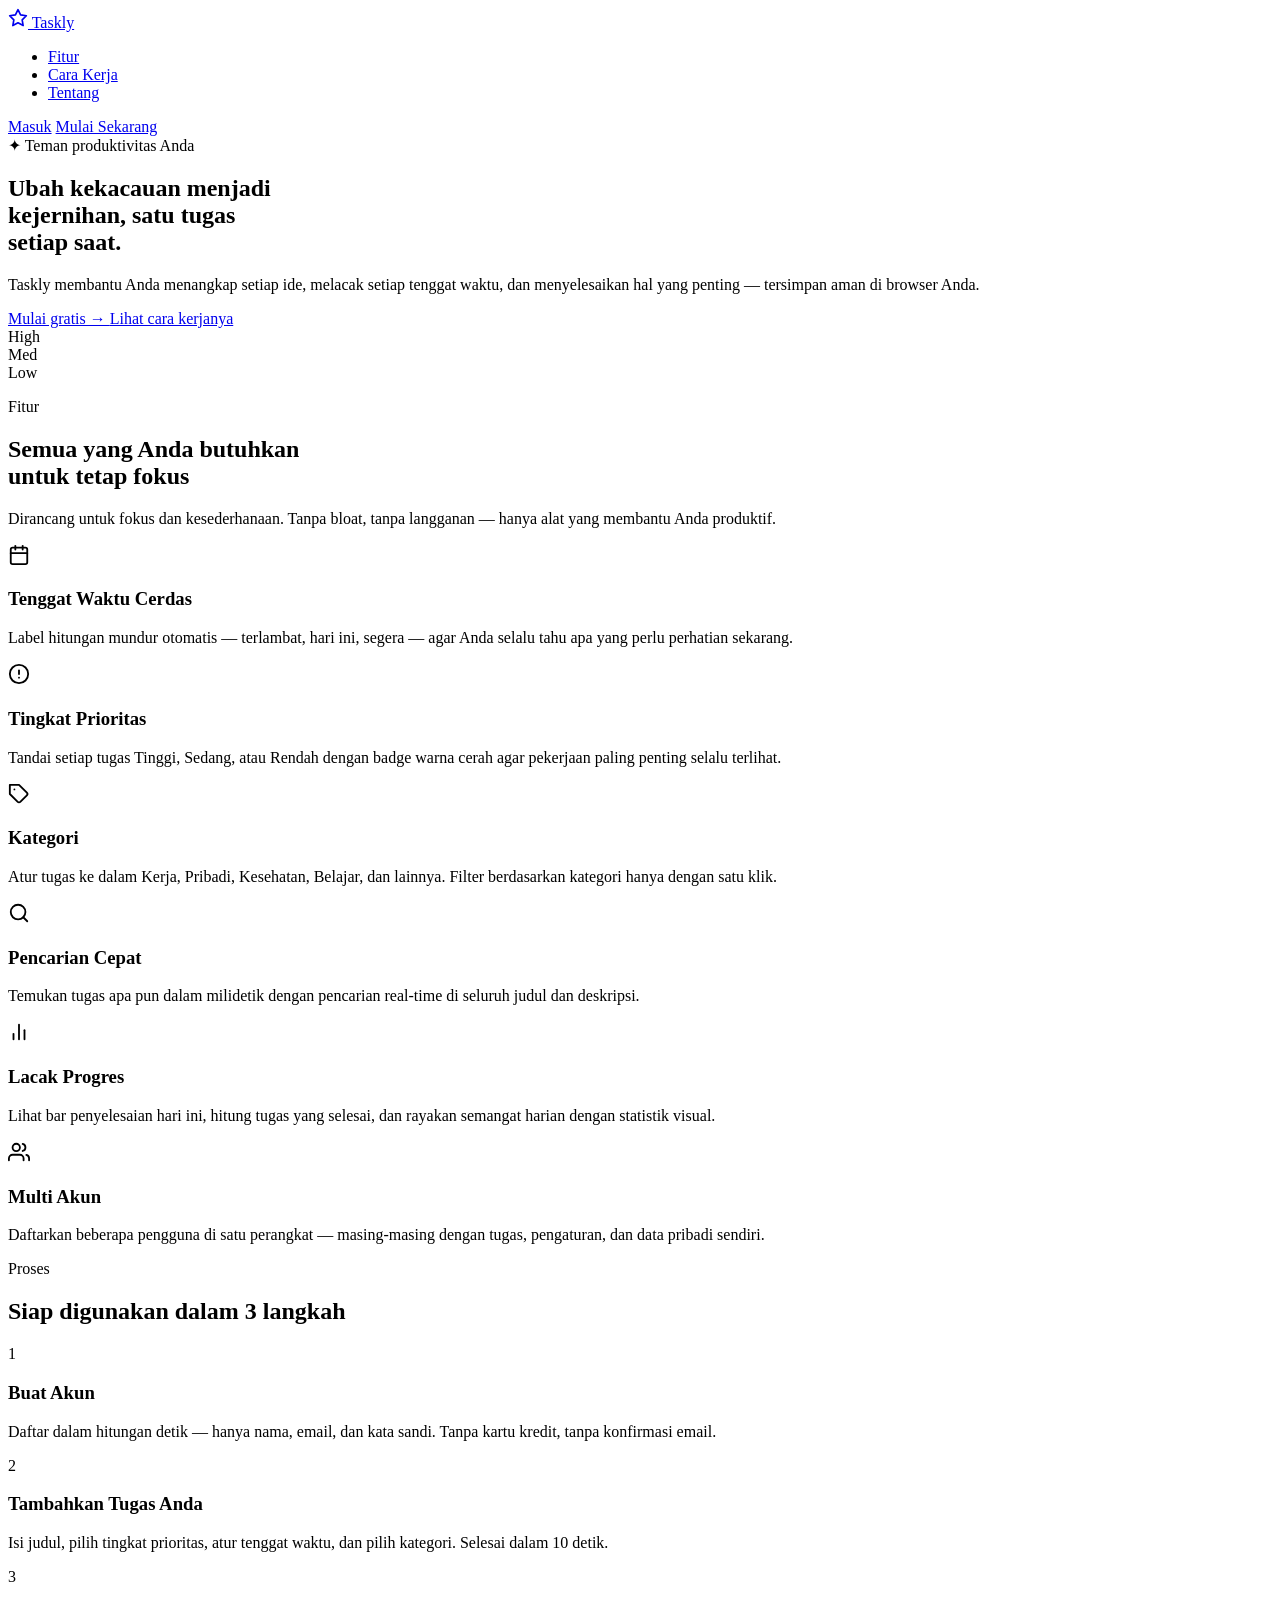
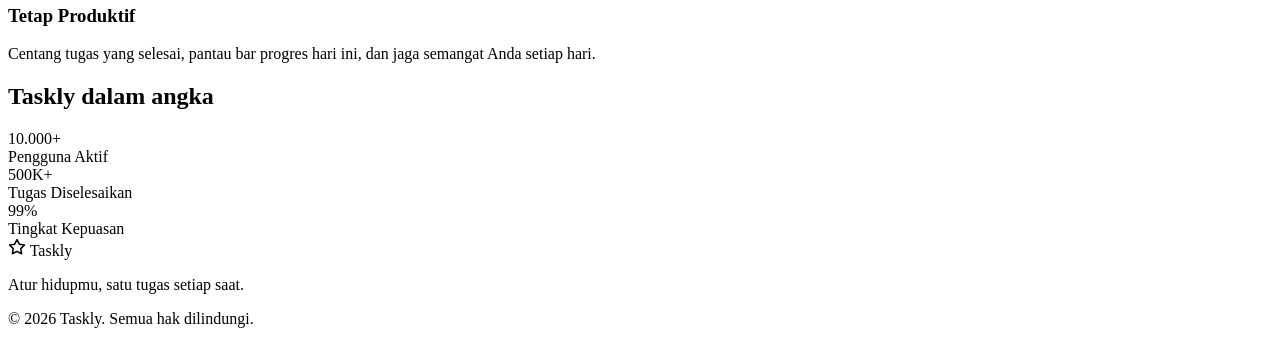
==== index.html @ a000fd6c "Rename todo-app/index.html to index.html" ====
<!DOCTYPE html>
<!-- index.html -->
<html lang="id">

<head>
  <meta charset="UTF-8" />
  <meta name="viewport" content="width=device-width, initial-scale=1.0" />
  <title>Taskly — Atur Hidupmu</title>
  <meta name="description"
    content="Taskly adalah teman produktivitas pribadimu. Ubah kekacauan menjadi kejernihan — kelola tugas, atur tenggat waktu, dan tetap fokus setiap hari." />
  <link rel="stylesheet" href="css/variables.css" />
  <link rel="stylesheet" href="css/globals.css" />
  <link rel="stylesheet" href="css/landing.css" />
</head>

<body>

  <!-- ── Background Orbs ── -->
  <div class="orbs-container" aria-hidden="true">
    <div class="orb orb-1"></div>
    <div class="orb orb-2"></div>
    <div class="orb orb-3"></div>
  </div>

  <!-- ── Navbar ── -->
  <nav class="navbar" id="navbar" role="navigation" aria-label="Main navigation">
    <a href="index.html" class="nav-logo" aria-label="Taskly home">
      <svg xmlns="http://www.w3.org/2000/svg" width="20" height="20" viewBox="0 0 24 24" fill="none"
        stroke="currentColor" stroke-width="2" stroke-linecap="round" stroke-linejoin="round" aria-hidden="true">
        <polygon
          points="12 2 15.09 8.26 22 9.27 17 14.14 18.18 21.02 12 17.77 5.82 21.02 7 14.14 2 9.27 8.91 8.26 12 2" />
      </svg>
      Taskly
    </a>

    <ul class="nav-menu" role="list">
      <li><a href="#features">Fitur</a></li>
      <li><a href="#how-it-works">Cara Kerja</a></li>
      <li><a href="#stats">Tentang</a></li>
    </ul>

    <div class="nav-actions">
      <a href="auth.html" class="btn btn-ghost" id="btn-nav-login">Masuk</a>
      <a href="auth.html" class="btn btn-primary" id="btn-nav-start">Mulai Sekarang</a>
    </div>
  </nav>

  <!-- ── Main ── -->
  <main class="landing-main">

    <!-- ── Hero ── -->
    <section class="hero" id="hero" aria-labelledby="hero-heading">
      <div class="hero-content">
        <div class="hero-tag" aria-hidden="true">✦ Teman produktivitas Anda</div>
        <h1 class="hero-title" id="hero-heading">
          Ubah kekacauan menjadi<br />
          <span>kejernihan</span>, satu tugas<br />
          setiap saat.
        </h1>
        <p class="hero-subtitle">
          Taskly membantu Anda menangkap setiap ide, melacak setiap tenggat waktu,
          dan menyelesaikan hal yang penting — tersimpan aman di browser Anda.
        </p>
        <div class="hero-actions">
          <a href="auth.html" class="btn btn-primary btn-hero-primary" id="btn-hero-start">
            Mulai gratis →
          </a>
          <a href="#how-it-works" class="btn btn-ghost btn-hero-secondary" id="btn-hero-how">
            Lihat cara kerjanya
          </a>
        </div>
      </div>

      <!-- Mini Dashboard Mockup -->
      <div class="hero-mockup-wrapper" aria-hidden="true">
        <div class="hero-mockup">
          <!-- Mockup window chrome -->
          <div class="mockup-header">
            <div class="mockup-dots">
              <div class="mockup-dot mockup-dot-red"></div>
              <div class="mockup-dot mockup-dot-amber"></div>
              <div class="mockup-dot mockup-dot-green"></div>
            </div>
            <div class="mockup-title-bar"></div>
          </div>

          <div class="mockup-body">
            <!-- Sidebar -->
            <div class="mockup-sidebar">
              <div class="mockup-menu-item active"></div>
              <div class="mockup-menu-item"></div>
              <div class="mockup-menu-item"></div>
              <div class="mockup-menu-item"></div>
            </div>

            <!-- Task cards -->
            <div class="mockup-content">
              <!-- Task 1 – High priority -->
              <div class="mockup-task">
                <div class="mockup-task-header">
                  <div class="mockup-check done"></div>
                  <div class="mockup-task-line done"></div>
                  <span class="mockup-badge high">High</span>
                </div>
                <div class="mockup-sub-line"></div>
              </div>
              <!-- Task 2 – Medium priority -->
              <div class="mockup-task">
                <div class="mockup-task-header">
                  <div class="mockup-check"></div>
                  <div class="mockup-task-line"></div>
                  <span class="mockup-badge medium">Med</span>
                </div>
                <div class="mockup-sub-line"></div>
              </div>
              <!-- Task 3 – Low priority -->
              <div class="mockup-task">
                <div class="mockup-task-header">
                  <div class="mockup-check"></div>
                  <div class="mockup-task-line"></div>
                  <span class="mockup-badge low">Low</span>
                </div>
                <div class="mockup-sub-line"></div>
              </div>
            </div>
          </div>
        </div>
      </div>
    </section>

    <!-- ── Features ── -->
    <section class="features" id="features" aria-labelledby="features-heading">
      <p class="section-label">Fitur</p>
      <h2 class="section-title" id="features-heading">Semua yang Anda butuhkan<br />untuk tetap fokus</h2>
      <p class="section-subtitle">Dirancang untuk fokus dan kesederhanaan. Tanpa bloat, tanpa langganan — hanya alat
        yang membantu Anda produktif.</p>

      <div class="features-grid" role="list">
        <!-- 1 -->
        <article class="feature-card" role="listitem">
          <div class="feature-icon teal" aria-hidden="true">
            <svg xmlns="http://www.w3.org/2000/svg" width="22" height="22" viewBox="0 0 24 24" fill="none"
              stroke="currentColor" stroke-width="2" stroke-linecap="round" stroke-linejoin="round">
              <rect x="3" y="4" width="18" height="18" rx="2" ry="2" />
              <line x1="16" y1="2" x2="16" y2="6" />
              <line x1="8" y1="2" x2="8" y2="6" />
              <line x1="3" y1="10" x2="21" y2="10" />
            </svg>
          </div>
          <h3 class="feature-title">Tenggat Waktu Cerdas</h3>
          <p class="feature-desc">Label hitungan mundur otomatis — terlambat, hari ini, segera — agar Anda selalu tahu
            apa yang perlu perhatian sekarang.</p>
        </article>

        <!-- 2 -->
        <article class="feature-card" role="listitem">
          <div class="feature-icon coral" aria-hidden="true">
            <svg xmlns="http://www.w3.org/2000/svg" width="22" height="22" viewBox="0 0 24 24" fill="none"
              stroke="currentColor" stroke-width="2" stroke-linecap="round" stroke-linejoin="round">
              <circle cx="12" cy="12" r="10" />
              <line x1="12" y1="8" x2="12" y2="12" />
              <line x1="12" y1="16" x2="12.01" y2="16" />
            </svg>
          </div>
          <h3 class="feature-title">Tingkat Prioritas</h3>
          <p class="feature-desc">Tandai setiap tugas Tinggi, Sedang, atau Rendah dengan badge warna cerah agar
            pekerjaan paling penting selalu terlihat.</p>
        </article>

        <!-- 3 -->
        <article class="feature-card" role="listitem">
          <div class="feature-icon violet" aria-hidden="true">
            <svg xmlns="http://www.w3.org/2000/svg" width="22" height="22" viewBox="0 0 24 24" fill="none"
              stroke="currentColor" stroke-width="2" stroke-linecap="round" stroke-linejoin="round">
              <path d="M20.59 13.41l-7.17 7.17a2 2 0 0 1-2.83 0L2 12V2h10l8.59 8.59a2 2 0 0 1 0 2.82z" />
              <line x1="7" y1="7" x2="7.01" y2="7" />
            </svg>
          </div>
          <h3 class="feature-title">Kategori</h3>
          <p class="feature-desc">Atur tugas ke dalam Kerja, Pribadi, Kesehatan, Belajar, dan lainnya. Filter
            berdasarkan kategori hanya dengan satu klik.</p>
        </article>

        <!-- 4 -->
        <article class="feature-card" role="listitem">
          <div class="feature-icon amber" aria-hidden="true">
            <svg xmlns="http://www.w3.org/2000/svg" width="22" height="22" viewBox="0 0 24 24" fill="none"
              stroke="currentColor" stroke-width="2" stroke-linecap="round" stroke-linejoin="round">
              <circle cx="11" cy="11" r="8" />
              <line x1="21" y1="21" x2="16.65" y2="16.65" />
            </svg>
          </div>
          <h3 class="feature-title">Pencarian Cepat</h3>
          <p class="feature-desc">Temukan tugas apa pun dalam milidetik dengan pencarian real-time di seluruh judul dan
            deskripsi.</p>
        </article>

        <!-- 5 -->
        <article class="feature-card" role="listitem">
          <div class="feature-icon teal" aria-hidden="true">
            <svg xmlns="http://www.w3.org/2000/svg" width="22" height="22" viewBox="0 0 24 24" fill="none"
              stroke="currentColor" stroke-width="2" stroke-linecap="round" stroke-linejoin="round">
              <line x1="18" y1="20" x2="18" y2="10" />
              <line x1="12" y1="20" x2="12" y2="4" />
              <line x1="6" y1="20" x2="6" y2="14" />
            </svg>
          </div>
          <h3 class="feature-title">Lacak Progres</h3>
          <p class="feature-desc">Lihat bar penyelesaian hari ini, hitung tugas yang selesai, dan rayakan semangat
            harian dengan statistik visual.</p>
        </article>

        <!-- 6 -->
        <article class="feature-card" role="listitem">
          <div class="feature-icon violet" aria-hidden="true">
            <svg xmlns="http://www.w3.org/2000/svg" width="22" height="22" viewBox="0 0 24 24" fill="none"
              stroke="currentColor" stroke-width="2" stroke-linecap="round" stroke-linejoin="round">
              <path d="M17 21v-2a4 4 0 0 0-4-4H5a4 4 0 0 0-4 4v2" />
              <circle cx="9" cy="7" r="4" />
              <path d="M23 21v-2a4 4 0 0 0-3-3.87" />
              <path d="M16 3.13a4 4 0 0 1 0 7.75" />
            </svg>
          </div>
          <h3 class="feature-title">Multi Akun</h3>
          <p class="feature-desc">Daftarkan beberapa pengguna di satu perangkat — masing-masing dengan tugas,
            pengaturan, dan data pribadi sendiri.</p>
        </article>
      </div>
    </section>

    <!-- ── How It Works ── -->
    <section class="how-it-works" id="how-it-works" aria-labelledby="how-heading">
      <p class="section-label">Proses</p>
      <h2 class="section-title" id="how-heading">Siap digunakan dalam 3 langkah</h2>

      <div class="steps-container">
        <div class="step-card">
          <div class="step-number" aria-hidden="true">1</div>
          <h3 class="step-title">Buat Akun</h3>
          <p class="step-desc">Daftar dalam hitungan detik — hanya nama, email, dan kata sandi. Tanpa kartu kredit,
            tanpa konfirmasi email.</p>
        </div>
        <div class="step-card">
          <div class="step-number" aria-hidden="true">2</div>
          <h3 class="step-title">Tambahkan Tugas Anda</h3>
          <p class="step-desc">Isi judul, pilih tingkat prioritas, atur tenggat waktu, dan pilih kategori. Selesai dalam
            10 detik.</p>
        </div>
        <div class="step-card">
          <div class="step-number" aria-hidden="true">3</div>
          <h3 class="step-title">Tetap Produktif</h3>
          <p class="step-desc">Centang tugas yang selesai, pantau bar progres hari ini, dan jaga semangat Anda setiap
            hari.</p>
        </div>
      </div>
    </section>

    <!-- ── Stats ── -->
    <section class="stats-section" id="stats" aria-labelledby="stats-heading">
      <h2 class="sr-only" id="stats-heading">Taskly dalam angka</h2>
      <div class="stats-card" role="list">
        <div role="listitem">
          <div class="stat-value" aria-label="Lebih dari 10.000 pengguna">10.000+</div>
          <div class="stat-label">Pengguna Aktif</div>
        </div>
        <div class="stat-divider" role="listitem">
          <div class="stat-value" aria-label="Lebih dari 500.000 tugas selesai">500K+</div>
          <div class="stat-label">Tugas Diselesaikan</div>
        </div>
        <div class="stat-divider" role="listitem">
          <div class="stat-value" aria-label="99% kepuasan">99%</div>
          <div class="stat-label">Tingkat Kepuasan</div>
        </div>
      </div>
    </section>

  </main>

  <!-- ── Footer ── -->
  <footer role="contentinfo">
    <div>
      <div class="footer-logo">
        <svg xmlns="http://www.w3.org/2000/svg" width="18" height="18" viewBox="0 0 24 24" fill="none"
          stroke="currentColor" stroke-width="2" stroke-linecap="round" stroke-linejoin="round" aria-hidden="true">
          <polygon
            points="12 2 15.09 8.26 22 9.27 17 14.14 18.18 21.02 12 17.77 5.82 21.02 7 14.14 2 9.27 8.91 8.26 12 2" />
        </svg>
        Taskly
      </div>
      <p class="footer-tagline">Atur hidupmu, satu tugas setiap saat.</p>
    </div>
    <p class="footer-copy">&copy; 2026 Taskly. Semua hak dilindungi.</p>
  </footer>

  <!-- ── Toast Container ── -->
  <div id="toast-container" aria-live="polite" aria-atomic="true"></div>

  <!-- ── Scripts ── -->
  <script src="js/utils.js"></script>
  <script src="js/auth.js"></script>
  <script>
    // Redirect if already logged in
    (function () {
      const session = Utils.getSession();
      if (session) Utils.navigateTo('dashboard.html');
    })();

    // Navbar scroll effect
    const navbar = document.getElementById('navbar');
    window.addEventListener('scroll', () => {
      navbar.classList.toggle('scrolled', window.scrollY > 50);
    }, { passive: true });

    // Intersection Observer – feature cards
    const observer = new IntersectionObserver((entries) => {
      entries.forEach((entry, i) => {
        if (entry.isIntersecting) {
          setTimeout(() => entry.target.classList.add('animate-in'), i * 80);
          observer.unobserve(entry.target);
        }
      });
    }, { threshold: 0.12 });

    document.querySelectorAll('.feature-card, .step-card').forEach(el => observer.observe(el));

    // Smooth scroll for anchors
    document.querySelectorAll('a[href^="#"]').forEach(link => {
      link.addEventListener('click', e => {
        const target = document.querySelector(link.getAttribute('href'));
        if (target) {
          e.preventDefault();
          target.scrollIntoView({ behavior: 'smooth' });
        }
      });
    });
  </script>
</body>

</html>
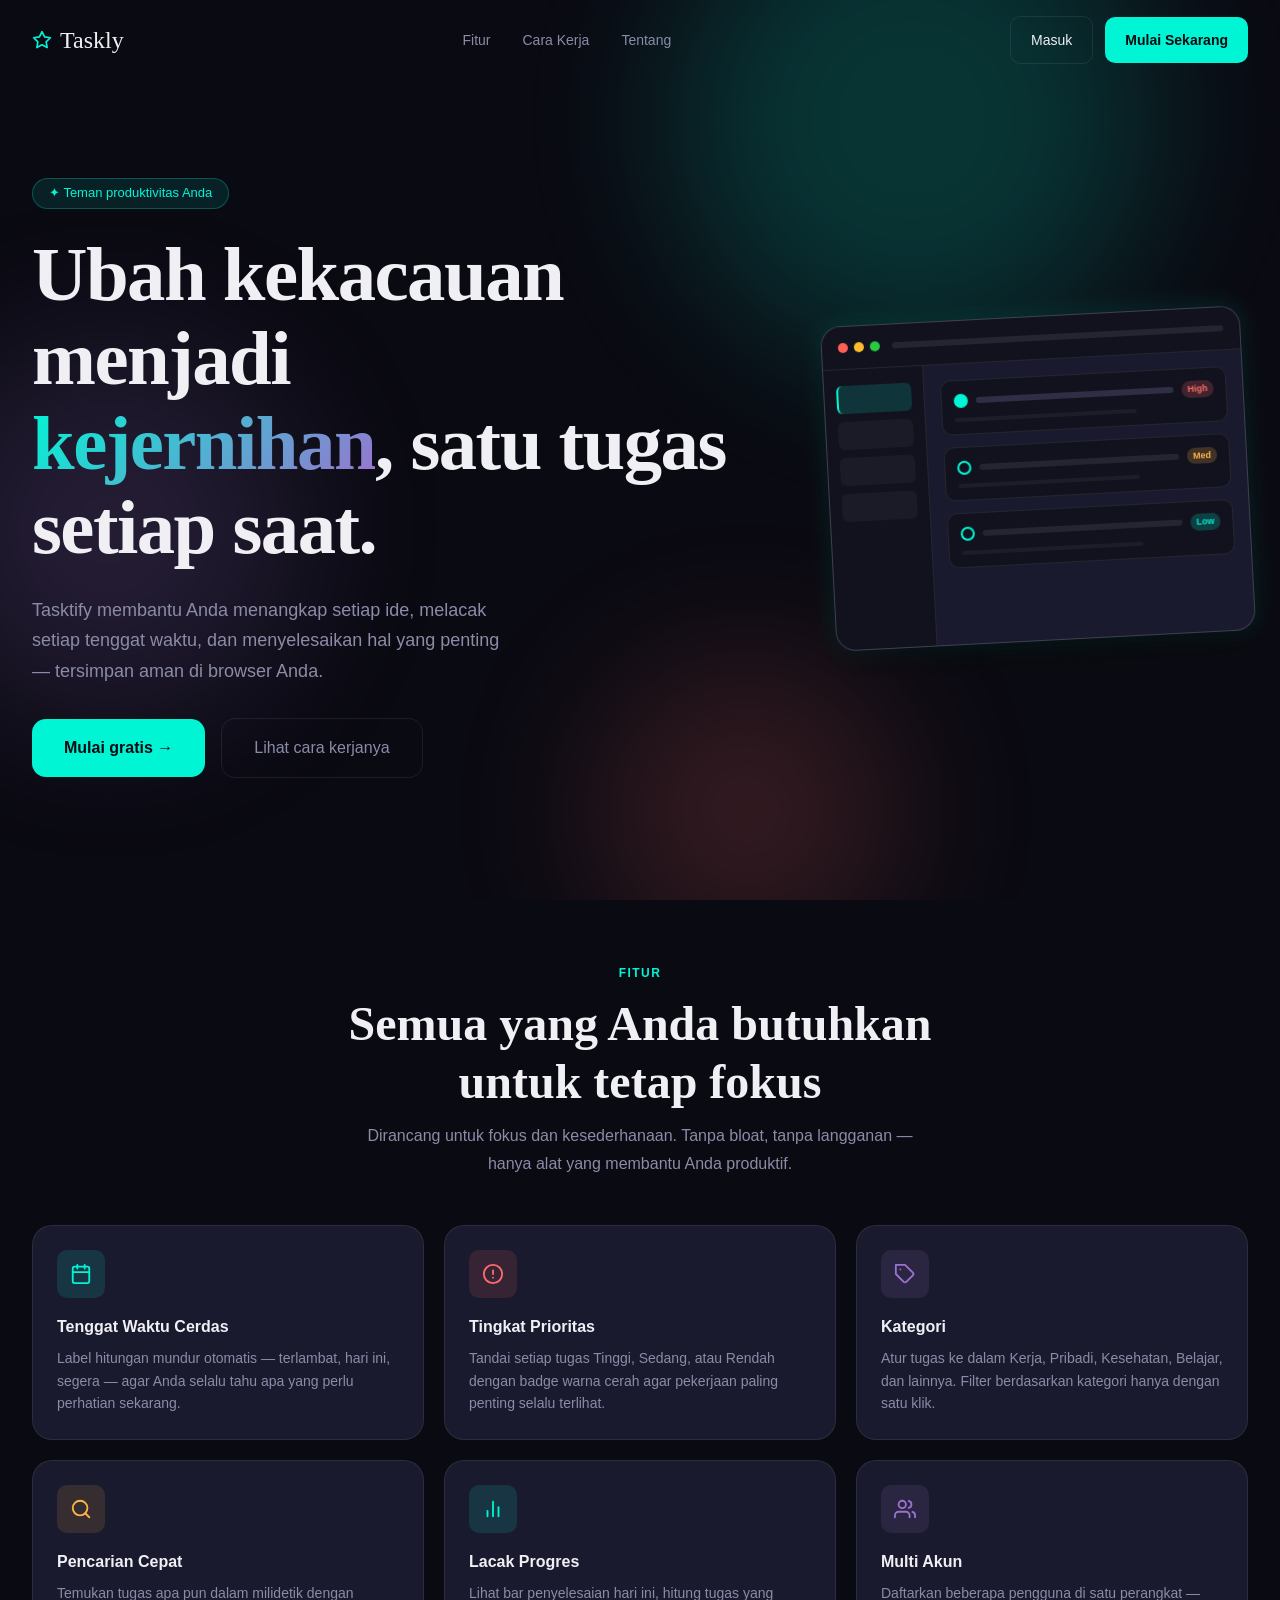
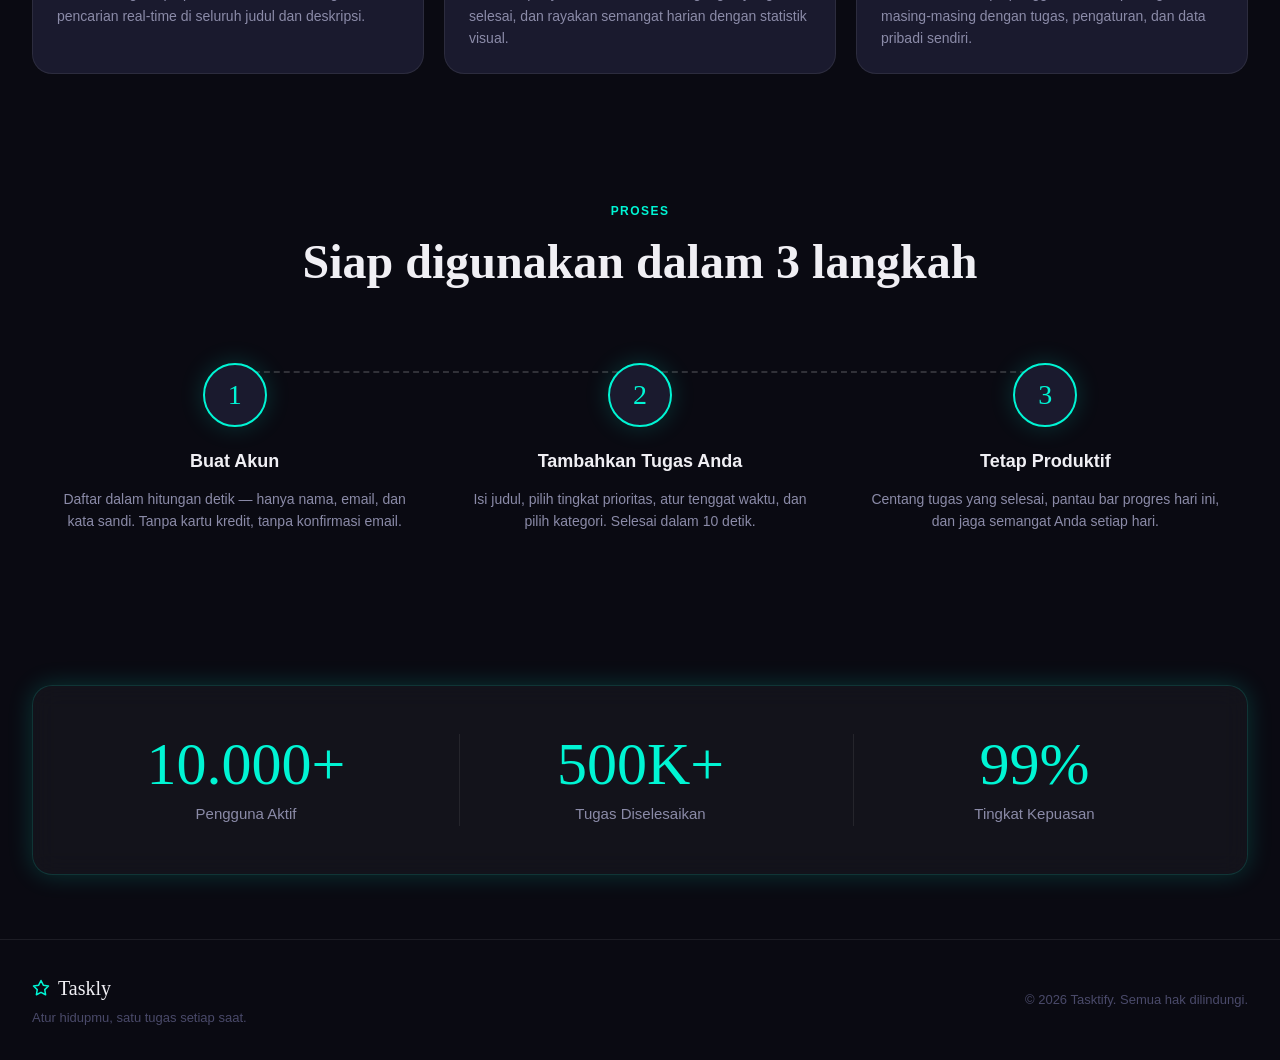
==== commit ed544b28: "Rename Taskly to Tasktify in index.html" ====
--- a/index.html
+++ b/index.html
@@ -5,7 +5,7 @@
 <head>
   <meta charset="UTF-8" />
   <meta name="viewport" content="width=device-width, initial-scale=1.0" />
-  <title>Taskly — Atur Hidupmu</title>
+  <title>Tasktify — Atur Hidupmu</title>
   <meta name="description"
     content="Taskly adalah teman produktivitas pribadimu. Ubah kekacauan menjadi kejernihan — kelola tugas, atur tenggat waktu, dan tetap fokus setiap hari." />
   <link rel="stylesheet" href="css/variables.css" />
@@ -58,7 +58,7 @@
           setiap saat.
         </h1>
         <p class="hero-subtitle">
-          Taskly membantu Anda menangkap setiap ide, melacak setiap tenggat waktu,
+          Tasktify membantu Anda menangkap setiap ide, melacak setiap tenggat waktu,
           dan menyelesaikan hal yang penting — tersimpan aman di browser Anda.
         </p>
         <div class="hero-actions">
@@ -289,7 +289,7 @@
       </div>
       <p class="footer-tagline">Atur hidupmu, satu tugas setiap saat.</p>
     </div>
-    <p class="footer-copy">&copy; 2026 Taskly. Semua hak dilindungi.</p>
+    <p class="footer-copy">&copy; 2026 Tasktify. Semua hak dilindungi.</p>
   </footer>
 
   <!-- ── Toast Container ── -->
--- a/css/variables.css
+++ b/css/variables.css
@@ -0,0 +1,75 @@
+/* css/variables.css */
+
+@import url('https://fonts.googleapis.com/css2?family=Sora:wght@400;500;600&family=DM+Serif+Display&display=swap');
+
+:root {
+  /* ── Colors ───────────────────────────────────── */
+  --bg-primary:    #0A0A12;
+  --bg-secondary:  #12121E;
+  --bg-card:       #1A1A2E;
+  --bg-glass:      rgba(255, 255, 255, 0.04);
+  --bg-glass-hover:rgba(255, 255, 255, 0.07);
+
+  --accent-teal:   #00F5D4;
+  --accent-violet: #9B72CF;
+  --accent-coral:  #FF6B6B;
+  --accent-amber:  #FFB347;
+
+  --text-primary:  #F0EFF4;
+  --text-secondary:#8B8BA8;
+  --text-muted:    #4A4A6A;
+
+  --border:        rgba(255, 255, 255, 0.08);
+  --border-hover:  rgba(255, 255, 255, 0.16);
+
+  --priority-high:   #FF6B6B;
+  --priority-medium: #FFB347;
+  --priority-low:    #00F5D4;
+
+  --danger:  #FF4757;
+  --success: #2ED573;
+
+  /* ── Typography ──────────────────────────────── */
+  --font-body:    'Sora', sans-serif;
+  --font-display: 'DM Serif Display', serif;
+
+  /* ── Spacing ─────────────────────────────────── */
+  --space-1:  4px;
+  --space-2:  8px;
+  --space-3:  12px;
+  --space-4:  16px;
+  --space-5:  20px;
+  --space-6:  24px;
+  --space-8:  32px;
+  --space-10: 40px;
+  --space-12: 48px;
+  --space-16: 64px;
+
+  /* ── Border Radius ───────────────────────────── */
+  --radius-sm:   6px;
+  --radius-md:   10px;
+  --radius-lg:   14px;
+  --radius-xl:   20px;
+  --radius-full: 9999px;
+
+  /* ── Shadows ─────────────────────────────────── */
+  --shadow-sm:  0 1px 3px rgba(0,0,0,0.4);
+  --shadow-md:  0 4px 16px rgba(0,0,0,0.5);
+  --shadow-lg:  0 8px 32px rgba(0,0,0,0.6);
+  --shadow-teal:0 0 24px rgba(0,245,212,0.18);
+  --shadow-violet:0 0 24px rgba(155,114,207,0.22);
+
+  /* ── Transitions ─────────────────────────────── */
+  --transition-fast:   0.15s ease;
+  --transition-normal: 0.25s ease;
+  --transition-slow:   0.4s ease;
+
+  /* ── Sidebar ─────────────────────────────────── */
+  --sidebar-width: 260px;
+
+  /* ── Z-index ─────────────────────────────────── */
+  --z-sidebar:  100;
+  --z-header:   200;
+  --z-modal:    400;
+  --z-toast:    500;
+}
--- a/css/globals.css
+++ b/css/globals.css
@@ -0,0 +1,264 @@
+/* css/globals.css */
+
+/* ── Reset ────────────────────────────────────────── */
+*, *::before, *::after {
+  box-sizing: border-box;
+  margin: 0;
+  padding: 0;
+}
+
+html {
+  scroll-behavior: smooth;
+}
+
+body {
+  background-color: var(--bg-primary);
+  font-family: var(--font-body);
+  color: var(--text-primary);
+  line-height: 1.6;
+  min-height: 100vh;
+  -webkit-font-smoothing: antialiased;
+  -moz-osx-font-smoothing: grayscale;
+}
+
+a {
+  color: inherit;
+  text-decoration: none;
+}
+
+ul, ol {
+  list-style: none;
+}
+
+button {
+  cursor: pointer;
+  border: none;
+  outline: none;
+  background: none;
+  font-family: var(--font-body);
+}
+
+input, textarea, select {
+  font-family: var(--font-body);
+  outline: none;
+}
+
+img, svg {
+  display: block;
+  max-width: 100%;
+}
+
+/* ── Custom Scrollbar ─────────────────────────────── */
+::-webkit-scrollbar {
+  width: 4px;
+  height: 4px;
+}
+::-webkit-scrollbar-track {
+  background: transparent;
+}
+::-webkit-scrollbar-thumb {
+  background: var(--accent-teal);
+  border-radius: var(--radius-full);
+}
+::-webkit-scrollbar-thumb:hover {
+  background: rgba(0, 245, 212, 0.7);
+}
+
+/* ── Focus Visible ────────────────────────────────── */
+:focus-visible {
+  outline: 2px solid var(--accent-teal);
+  outline-offset: 2px;
+  border-radius: var(--radius-sm);
+}
+
+/* ── Keyframes ────────────────────────────────────── */
+@keyframes slideInRight {
+  from {
+    opacity: 0;
+    transform: translateX(40px);
+  }
+  to {
+    opacity: 1;
+    transform: translateX(0);
+  }
+}
+
+@keyframes slideInUp {
+  from {
+    opacity: 0;
+    transform: translateY(20px);
+  }
+  to {
+    opacity: 1;
+    transform: translateY(0);
+  }
+}
+
+@keyframes fadeIn {
+  from { opacity: 0; }
+  to   { opacity: 1; }
+}
+
+@keyframes floatOrb {
+  0%   { transform: translate(0px, 0px) scale(1); }
+  33%  { transform: translate(30px, -40px) scale(1.05); }
+  66%  { transform: translate(-20px, 20px) scale(0.97); }
+  100% { transform: translate(0px, 0px) scale(1); }
+}
+
+@keyframes floatMockup {
+  0%   { transform: rotate(-3deg) translateY(0px); }
+  50%  { transform: rotate(-3deg) translateY(-12px); }
+  100% { transform: rotate(-3deg) translateY(0px); }
+}
+
+@keyframes checkPop {
+  0%   { transform: scale(0); }
+  60%  { transform: scale(1.2); }
+  100% { transform: scale(1); }
+}
+
+@keyframes shimmer {
+  0%   { background-position: -400px 0; }
+  100% { background-position: 400px 0; }
+}
+
+@keyframes pulse {
+  0%, 100% { opacity: 1; }
+  50%       { opacity: 0.5; }
+}
+
+@keyframes spin {
+  from { transform: rotate(0deg); }
+  to   { transform: rotate(360deg); }
+}
+
+@keyframes modalIn {
+  from {
+    opacity: 0;
+    transform: scale(0.9) translateY(-10px);
+  }
+  to {
+    opacity: 1;
+    transform: scale(1) translateY(0);
+  }
+}
+
+@keyframes toastSlide {
+  from {
+    opacity: 0;
+    transform: translateY(20px) scale(0.95);
+  }
+  to {
+    opacity: 1;
+    transform: translateY(0) scale(1);
+  }
+}
+
+/* ── Utility Classes ──────────────────────────────── */
+.sr-only {
+  position: absolute;
+  width: 1px;
+  height: 1px;
+  padding: 0;
+  margin: -1px;
+  overflow: hidden;
+  clip: rect(0,0,0,0);
+  white-space: nowrap;
+  border-width: 0;
+}
+
+.glass {
+  background: var(--bg-glass);
+  backdrop-filter: blur(12px);
+  -webkit-backdrop-filter: blur(12px);
+  border: 1px solid var(--border);
+}
+
+.text-teal   { color: var(--accent-teal); }
+.text-violet { color: var(--accent-violet); }
+.text-coral  { color: var(--accent-coral); }
+.text-amber  { color: var(--accent-amber); }
+.text-muted  { color: var(--text-muted); }
+.text-secondary { color: var(--text-secondary); }
+
+.btn {
+  display: inline-flex;
+  align-items: center;
+  gap: var(--space-2);
+  padding: var(--space-3) var(--space-5);
+  border-radius: var(--radius-md);
+  font-size: 14px;
+  font-weight: 500;
+  transition: all var(--transition-normal);
+  cursor: pointer;
+  white-space: nowrap;
+}
+
+.btn-primary {
+  background: var(--accent-teal);
+  color: var(--bg-primary);
+  font-weight: 600;
+}
+.btn-primary:hover {
+  background: rgba(0, 245, 212, 0.85);
+  box-shadow: var(--shadow-teal);
+  transform: translateY(-1px);
+}
+
+.btn-ghost {
+  background: transparent;
+  color: var(--text-primary);
+  border: 1px solid var(--border);
+}
+.btn-ghost:hover {
+  border-color: var(--border-hover);
+  background: var(--bg-glass);
+}
+
+.btn-danger {
+  background: rgba(255, 71, 87, 0.15);
+  color: var(--danger);
+  border: 1px solid rgba(255, 71, 87, 0.3);
+}
+.btn-danger:hover {
+  background: rgba(255, 71, 87, 0.25);
+}
+
+/* ── Page Fade Transition ─────────────────────────── */
+body.page-exit {
+  animation: fadeOut 0.3s ease forwards;
+}
+
+@keyframes fadeOut {
+  to { opacity: 0; }
+}
+
+/* ── Toast Notification ───────────────────────────── */
+#toast-container {
+  position: fixed;
+  bottom: 24px;
+  right: 24px;
+  z-index: var(--z-toast);
+  display: flex;
+  flex-direction: column;
+  gap: var(--space-2);
+}
+
+.toast {
+  background: var(--bg-card);
+  border: 1px solid var(--border-hover);
+  border-radius: var(--radius-md);
+  padding: var(--space-3) var(--space-4);
+  font-size: 13px;
+  display: flex;
+  align-items: center;
+  gap: var(--space-2);
+  min-width: 220px;
+  animation: toastSlide 0.3s ease;
+  box-shadow: var(--shadow-md);
+}
+
+.toast.success { border-left: 3px solid var(--success); }
+.toast.error   { border-left: 3px solid var(--danger); }
+.toast.info    { border-left: 3px solid var(--accent-teal); }
--- a/css/landing.css
+++ b/css/landing.css
@@ -0,0 +1,608 @@
+/* css/landing.css */
+
+/* ── Orbs ─────────────────────────────────────────── */
+.orbs-container {
+  position: fixed;
+  inset: 0;
+  pointer-events: none;
+  overflow: hidden;
+  z-index: 0;
+}
+
+.orb {
+  position: absolute;
+  border-radius: 50%;
+  filter: blur(80px);
+  opacity: 0.18;
+  animation: floatOrb 14s ease-in-out infinite;
+}
+
+.orb-1 {
+  width: 480px;
+  height: 480px;
+  background: var(--accent-teal);
+  top: -120px;
+  right: 10%;
+  animation-delay: 0s;
+  animation-duration: 16s;
+}
+
+.orb-2 {
+  width: 380px;
+  height: 380px;
+  background: var(--accent-violet);
+  bottom: 20%;
+  left: -80px;
+  animation-delay: -5s;
+  animation-duration: 20s;
+}
+
+.orb-3 {
+  width: 300px;
+  height: 300px;
+  background: var(--accent-coral);
+  bottom: -60px;
+  right: 30%;
+  animation-delay: -9s;
+  animation-duration: 18s;
+}
+
+/* ── Navbar ───────────────────────────────────────── */
+.navbar {
+  position: fixed;
+  top: 0;
+  left: 0;
+  right: 0;
+  z-index: var(--z-header);
+  padding: var(--space-4) var(--space-8);
+  display: flex;
+  align-items: center;
+  justify-content: space-between;
+  transition: all var(--transition-normal);
+}
+
+.navbar.scrolled {
+  background: rgba(10, 10, 18, 0.85);
+  backdrop-filter: blur(20px);
+  -webkit-backdrop-filter: blur(20px);
+  border-bottom: 1px solid var(--border);
+}
+
+.nav-logo {
+  display: flex;
+  align-items: center;
+  gap: var(--space-2);
+  font-family: var(--font-display);
+  font-size: 24px;
+  color: var(--text-primary);
+}
+
+.nav-logo svg {
+  color: var(--accent-teal);
+}
+
+.nav-menu {
+  display: flex;
+  align-items: center;
+  gap: var(--space-8);
+}
+
+.nav-menu a {
+  color: var(--text-secondary);
+  font-size: 14px;
+  font-weight: 500;
+  transition: color var(--transition-fast);
+}
+
+.nav-menu a:hover {
+  color: var(--text-primary);
+}
+
+.nav-actions {
+  display: flex;
+  align-items: center;
+  gap: var(--space-3);
+}
+
+/* ── Landing Main ─────────────────────────────────── */
+.landing-main {
+  position: relative;
+  z-index: 1;
+}
+
+/* ── Hero ─────────────────────────────────────────── */
+.hero {
+  min-height: 100vh;
+  display: flex;
+  align-items: center;
+  padding: 120px var(--space-8) var(--space-16);
+  max-width: 1280px;
+  margin: 0 auto;
+  gap: var(--space-16);
+}
+
+.hero-content {
+  flex: 1;
+  animation: slideInUp 0.8s ease both;
+}
+
+.hero-tag {
+  display: inline-flex;
+  align-items: center;
+  gap: var(--space-2);
+  background: rgba(0, 245, 212, 0.1);
+  border: 1px solid rgba(0, 245, 212, 0.25);
+  border-radius: var(--radius-full);
+  padding: var(--space-1) var(--space-4);
+  font-size: 13px;
+  color: var(--accent-teal);
+  margin-bottom: var(--space-6);
+  font-weight: 500;
+}
+
+.hero-title {
+  font-family: var(--font-display);
+  font-size: clamp(48px, 6vw, 80px);
+  line-height: 1.1;
+  margin-bottom: var(--space-6);
+  letter-spacing: -0.02em;
+}
+
+.hero-title span {
+  background: linear-gradient(135deg, var(--accent-teal), var(--accent-violet));
+  -webkit-background-clip: text;
+  -webkit-text-fill-color: transparent;
+  background-clip: text;
+}
+
+.hero-subtitle {
+  font-size: 18px;
+  color: var(--text-secondary);
+  max-width: 480px;
+  margin-bottom: var(--space-8);
+  line-height: 1.7;
+}
+
+.hero-actions {
+  display: flex;
+  align-items: center;
+  gap: var(--space-4);
+  flex-wrap: wrap;
+}
+
+.btn-hero-primary {
+  padding: var(--space-4) var(--space-8);
+  font-size: 16px;
+  border-radius: var(--radius-lg);
+}
+
+.btn-hero-secondary {
+  padding: var(--space-4) var(--space-8);
+  font-size: 16px;
+  border-radius: var(--radius-lg);
+  color: var(--text-secondary);
+}
+
+.btn-hero-secondary:hover {
+  color: var(--text-primary);
+}
+
+/* ── Hero Mockup ──────────────────────────────────── */
+.hero-mockup-wrapper {
+  flex: 0 0 420px;
+  animation: floatMockup 5s ease-in-out infinite;
+  animation-delay: 0.5s;
+}
+
+.hero-mockup {
+  background: var(--bg-card);
+  border: 1px solid var(--border-hover);
+  border-radius: var(--radius-xl);
+  overflow: hidden;
+  box-shadow: var(--shadow-lg), var(--shadow-teal);
+  transform: rotate(-3deg);
+  transition: transform var(--transition-slow);
+}
+
+.mockup-header {
+  background: var(--bg-secondary);
+  padding: var(--space-4) var(--space-4);
+  display: flex;
+  align-items: center;
+  gap: var(--space-3);
+  border-bottom: 1px solid var(--border);
+}
+
+.mockup-dots {
+  display: flex;
+  gap: 6px;
+}
+
+.mockup-dot {
+  width: 10px;
+  height: 10px;
+  border-radius: 50%;
+}
+
+.mockup-dot-red   { background: #FF5F57; }
+.mockup-dot-amber { background: #FFBD2E; }
+.mockup-dot-green { background: #28CA41; }
+
+.mockup-title-bar {
+  flex: 1;
+  height: 6px;
+  background: var(--border);
+  border-radius: var(--radius-full);
+}
+
+.mockup-body {
+  display: flex;
+  min-height: 280px;
+}
+
+.mockup-sidebar {
+  width: 100px;
+  background: var(--bg-secondary);
+  border-right: 1px solid var(--border);
+  padding: var(--space-4) var(--space-3);
+  display: flex;
+  flex-direction: column;
+  gap: var(--space-2);
+}
+
+.mockup-menu-item {
+  height: 28px;
+  border-radius: var(--radius-sm);
+  background: var(--bg-glass);
+  position: relative;
+  overflow: hidden;
+}
+
+.mockup-menu-item.active {
+  background: rgba(0, 245, 212, 0.15);
+  border-left: 2px solid var(--accent-teal);
+}
+
+.mockup-content {
+  flex: 1;
+  padding: var(--space-4);
+  display: flex;
+  flex-direction: column;
+  gap: var(--space-3);
+}
+
+.mockup-task {
+  background: var(--bg-secondary);
+  border: 1px solid var(--border);
+  border-radius: var(--radius-md);
+  padding: var(--space-3);
+}
+
+.mockup-task-header {
+  display: flex;
+  align-items: center;
+  gap: var(--space-2);
+  margin-bottom: var(--space-2);
+}
+
+.mockup-check {
+  width: 14px;
+  height: 14px;
+  border-radius: 50%;
+  border: 2px solid var(--accent-teal);
+  flex-shrink: 0;
+}
+
+.mockup-check.done {
+  background: var(--accent-teal);
+  border-color: var(--accent-teal);
+}
+
+.mockup-task-line {
+  height: 6px;
+  border-radius: var(--radius-full);
+  background: var(--border);
+  flex: 1;
+}
+
+.mockup-task-line.done {
+  background: var(--text-muted);
+  opacity: 0.5;
+}
+
+.mockup-badge {
+  font-size: 9px;
+  padding: 2px 6px;
+  border-radius: var(--radius-full);
+  font-weight: 600;
+  line-height: 1.4;
+}
+
+.mockup-badge.high   { background: rgba(255,107,107,0.2); color: var(--priority-high); }
+.mockup-badge.medium { background: rgba(255,179,71,0.2);  color: var(--priority-medium); }
+.mockup-badge.low    { background: rgba(0,245,212,0.2);   color: var(--priority-low); }
+
+.mockup-sub-line {
+  height: 4px;
+  border-radius: var(--radius-full);
+  background: var(--border);
+  width: 70%;
+  opacity: 0.6;
+}
+
+/* ── Features Section ─────────────────────────────── */
+.features {
+  padding: var(--space-16) var(--space-8);
+  max-width: 1280px;
+  margin: 0 auto;
+}
+
+.section-label {
+  text-align: center;
+  font-size: 12px;
+  font-weight: 600;
+  letter-spacing: 0.12em;
+  text-transform: uppercase;
+  color: var(--accent-teal);
+  margin-bottom: var(--space-3);
+}
+
+.section-title {
+  font-family: var(--font-display);
+  font-size: clamp(32px, 4vw, 48px);
+  text-align: center;
+  margin-bottom: var(--space-3);
+  line-height: 1.2;
+}
+
+.section-subtitle {
+  text-align: center;
+  color: var(--text-secondary);
+  font-size: 16px;
+  max-width: 560px;
+  margin: 0 auto var(--space-12);
+  line-height: 1.7;
+}
+
+.features-grid {
+  display: grid;
+  grid-template-columns: repeat(3, 1fr);
+  gap: var(--space-5);
+}
+
+.feature-card {
+  background: var(--bg-card);
+  border: 1px solid var(--border);
+  border-radius: var(--radius-xl);
+  padding: var(--space-6);
+  transition: all var(--transition-normal);
+  opacity: 0;
+  transform: translateY(24px);
+}
+
+.feature-card.animate-in {
+  opacity: 1;
+  transform: translateY(0);
+  transition: opacity 0.5s ease, transform 0.5s ease, border-color var(--transition-normal), background var(--transition-normal);
+}
+
+.feature-card:hover {
+  border-color: var(--border-hover);
+  background: var(--bg-glass-hover);
+  transform: translateY(-4px);
+  box-shadow: var(--shadow-md);
+}
+
+.feature-icon {
+  width: 48px;
+  height: 48px;
+  border-radius: var(--radius-md);
+  display: flex;
+  align-items: center;
+  justify-content: center;
+  margin-bottom: var(--space-4);
+  font-size: 22px;
+}
+
+.feature-icon.teal   { background: rgba(0,245,212,0.12); color: var(--accent-teal); }
+.feature-icon.violet { background: rgba(155,114,207,0.12); color: var(--accent-violet); }
+.feature-icon.coral  { background: rgba(255,107,107,0.12); color: var(--accent-coral); }
+.feature-icon.amber  { background: rgba(255,179,71,0.12); color: var(--accent-amber); }
+
+.feature-title {
+  font-size: 16px;
+  font-weight: 600;
+  margin-bottom: var(--space-2);
+}
+
+.feature-desc {
+  font-size: 14px;
+  color: var(--text-secondary);
+  line-height: 1.6;
+}
+
+/* ── How It Works ─────────────────────────────────── */
+.how-it-works {
+  padding: var(--space-16) var(--space-8);
+  max-width: 1280px;
+  margin: 0 auto;
+}
+
+.steps-container {
+  display: grid;
+  grid-template-columns: repeat(3, 1fr);
+  gap: 0;
+  position: relative;
+  margin-top: var(--space-12);
+}
+
+.steps-container::before {
+  content: '';
+  position: absolute;
+  top: 32px;
+  left: 16.6%;
+  right: 16.6%;
+  height: 2px;
+  border-top: 2px dashed var(--border-hover);
+  z-index: 0;
+}
+
+.step-card {
+  text-align: center;
+  padding: var(--space-6);
+  position: relative;
+  z-index: 1;
+}
+
+.step-number {
+  width: 64px;
+  height: 64px;
+  border-radius: 50%;
+  background: var(--bg-card);
+  border: 2px solid var(--accent-teal);
+  display: flex;
+  align-items: center;
+  justify-content: center;
+  margin: 0 auto var(--space-5);
+  font-family: var(--font-display);
+  font-size: 28px;
+  color: var(--accent-teal);
+  box-shadow: var(--shadow-teal);
+}
+
+.step-title {
+  font-size: 18px;
+  font-weight: 600;
+  margin-bottom: var(--space-3);
+}
+
+.step-desc {
+  font-size: 14px;
+  color: var(--text-secondary);
+  line-height: 1.6;
+}
+
+/* ── Stats Section ────────────────────────────────── */
+.stats-section {
+  padding: var(--space-16) var(--space-8);
+  max-width: 1280px;
+  margin: 0 auto;
+}
+
+.stats-card {
+  background: var(--bg-glass);
+  backdrop-filter: blur(12px);
+  border: 1px solid rgba(0, 245, 212, 0.15);
+  border-radius: var(--radius-xl);
+  padding: var(--space-12) var(--space-8);
+  display: grid;
+  grid-template-columns: repeat(3, 1fr);
+  gap: var(--space-8);
+  text-align: center;
+  box-shadow: var(--shadow-teal);
+}
+
+.stat-value {
+  font-family: var(--font-display);
+  font-size: clamp(36px, 5vw, 60px);
+  color: var(--accent-teal);
+  line-height: 1;
+  margin-bottom: var(--space-2);
+}
+
+.stat-label {
+  color: var(--text-secondary);
+  font-size: 15px;
+  font-weight: 500;
+}
+
+.stat-divider {
+  border-left: 1px solid var(--border);
+}
+
+/* ── Footer ───────────────────────────────────────── */
+footer {
+  border-top: 1px solid var(--border);
+  padding: var(--space-8);
+  display: flex;
+  align-items: center;
+  justify-content: space-between;
+  max-width: 1280px;
+  margin: 0 auto;
+}
+
+.footer-logo {
+  display: flex;
+  align-items: center;
+  gap: var(--space-2);
+  font-family: var(--font-display);
+  font-size: 20px;
+}
+
+.footer-logo svg {
+  color: var(--accent-teal);
+}
+
+.footer-tagline {
+  font-size: 13px;
+  color: var(--text-muted);
+  margin-top: 4px;
+}
+
+.footer-copy {
+  font-size: 13px;
+  color: var(--text-muted);
+}
+
+/* ── Responsive ───────────────────────────────────── */
+@media (max-width: 1024px) {
+  .features-grid {
+    grid-template-columns: repeat(2, 1fr);
+  }
+}
+
+@media (max-width: 768px) {
+  .navbar {
+    padding: var(--space-4) var(--space-4);
+  }
+
+  .nav-menu { display: none; }
+
+  .hero {
+    flex-direction: column;
+    padding: 100px var(--space-4) var(--space-10);
+    text-align: center;
+  }
+
+  .hero-subtitle { margin: 0 auto var(--space-8); }
+  .hero-actions  { justify-content: center; }
+
+  .hero-mockup-wrapper { display: none; }
+
+  .features, .how-it-works, .stats-section {
+    padding: var(--space-10) var(--space-4);
+  }
+
+  .features-grid {
+    grid-template-columns: 1fr;
+  }
+
+  .steps-container {
+    grid-template-columns: 1fr;
+  }
+
+  .steps-container::before { display: none; }
+
+  .stats-card {
+    grid-template-columns: 1fr;
+    gap: var(--space-6);
+  }
+
+  .stat-divider { border-left: none; border-top: 1px solid var(--border); padding-top: var(--space-6); }
+
+  footer {
+    flex-direction: column;
+    gap: var(--space-4);
+    text-align: center;
+  }
+}
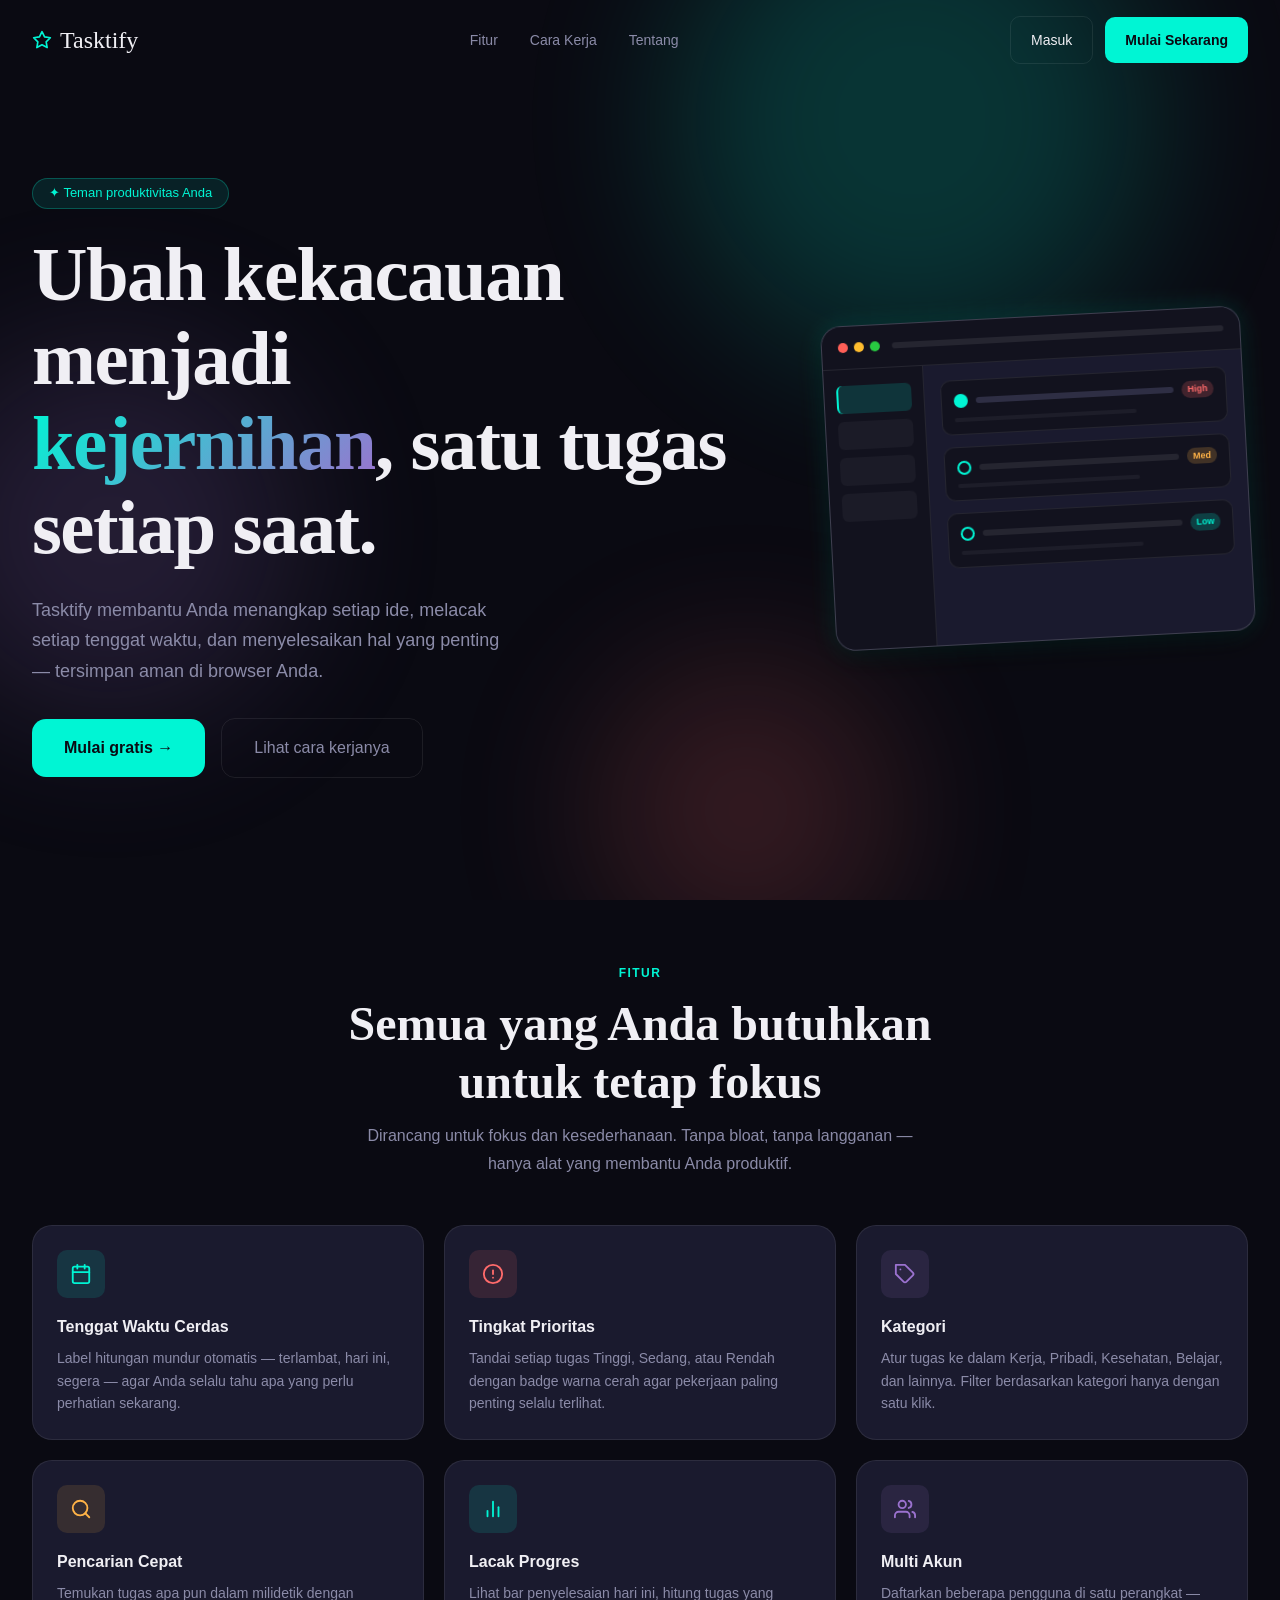
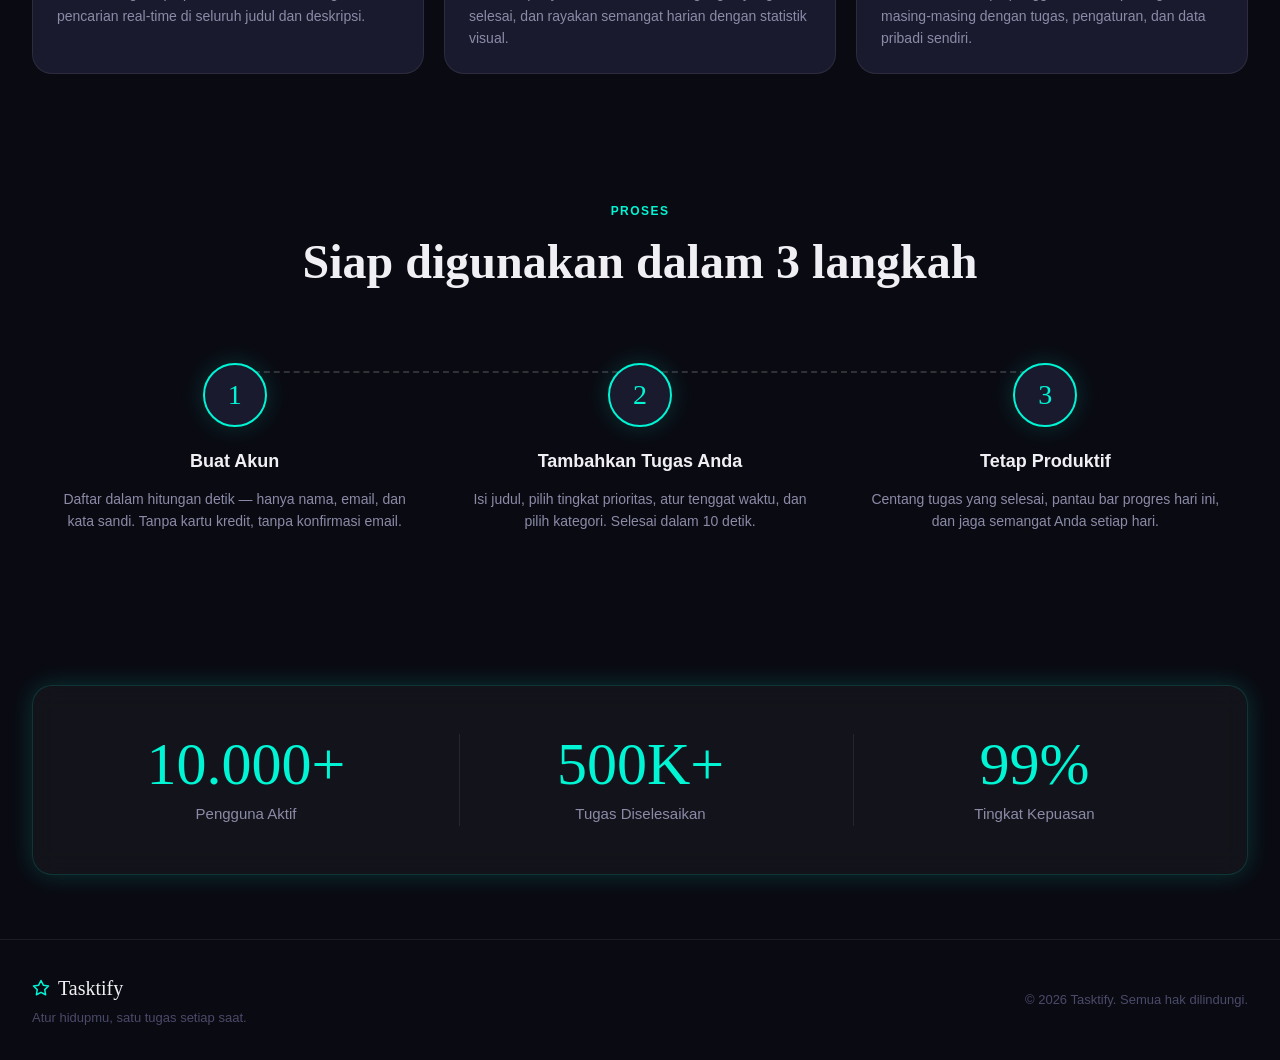
==== commit 5b50c505: "Rename 'Taskly' to 'Tasktify' in index.html" ====
--- a/index.html
+++ b/index.html
@@ -30,7 +30,7 @@
         <polygon
           points="12 2 15.09 8.26 22 9.27 17 14.14 18.18 21.02 12 17.77 5.82 21.02 7 14.14 2 9.27 8.91 8.26 12 2" />
       </svg>
-      Taskly
+      Tasktify
     </a>
 
     <ul class="nav-menu" role="list">
@@ -285,7 +285,7 @@
           <polygon
             points="12 2 15.09 8.26 22 9.27 17 14.14 18.18 21.02 12 17.77 5.82 21.02 7 14.14 2 9.27 8.91 8.26 12 2" />
         </svg>
-        Taskly
+        Tasktify
       </div>
       <p class="footer-tagline">Atur hidupmu, satu tugas setiap saat.</p>
     </div>
